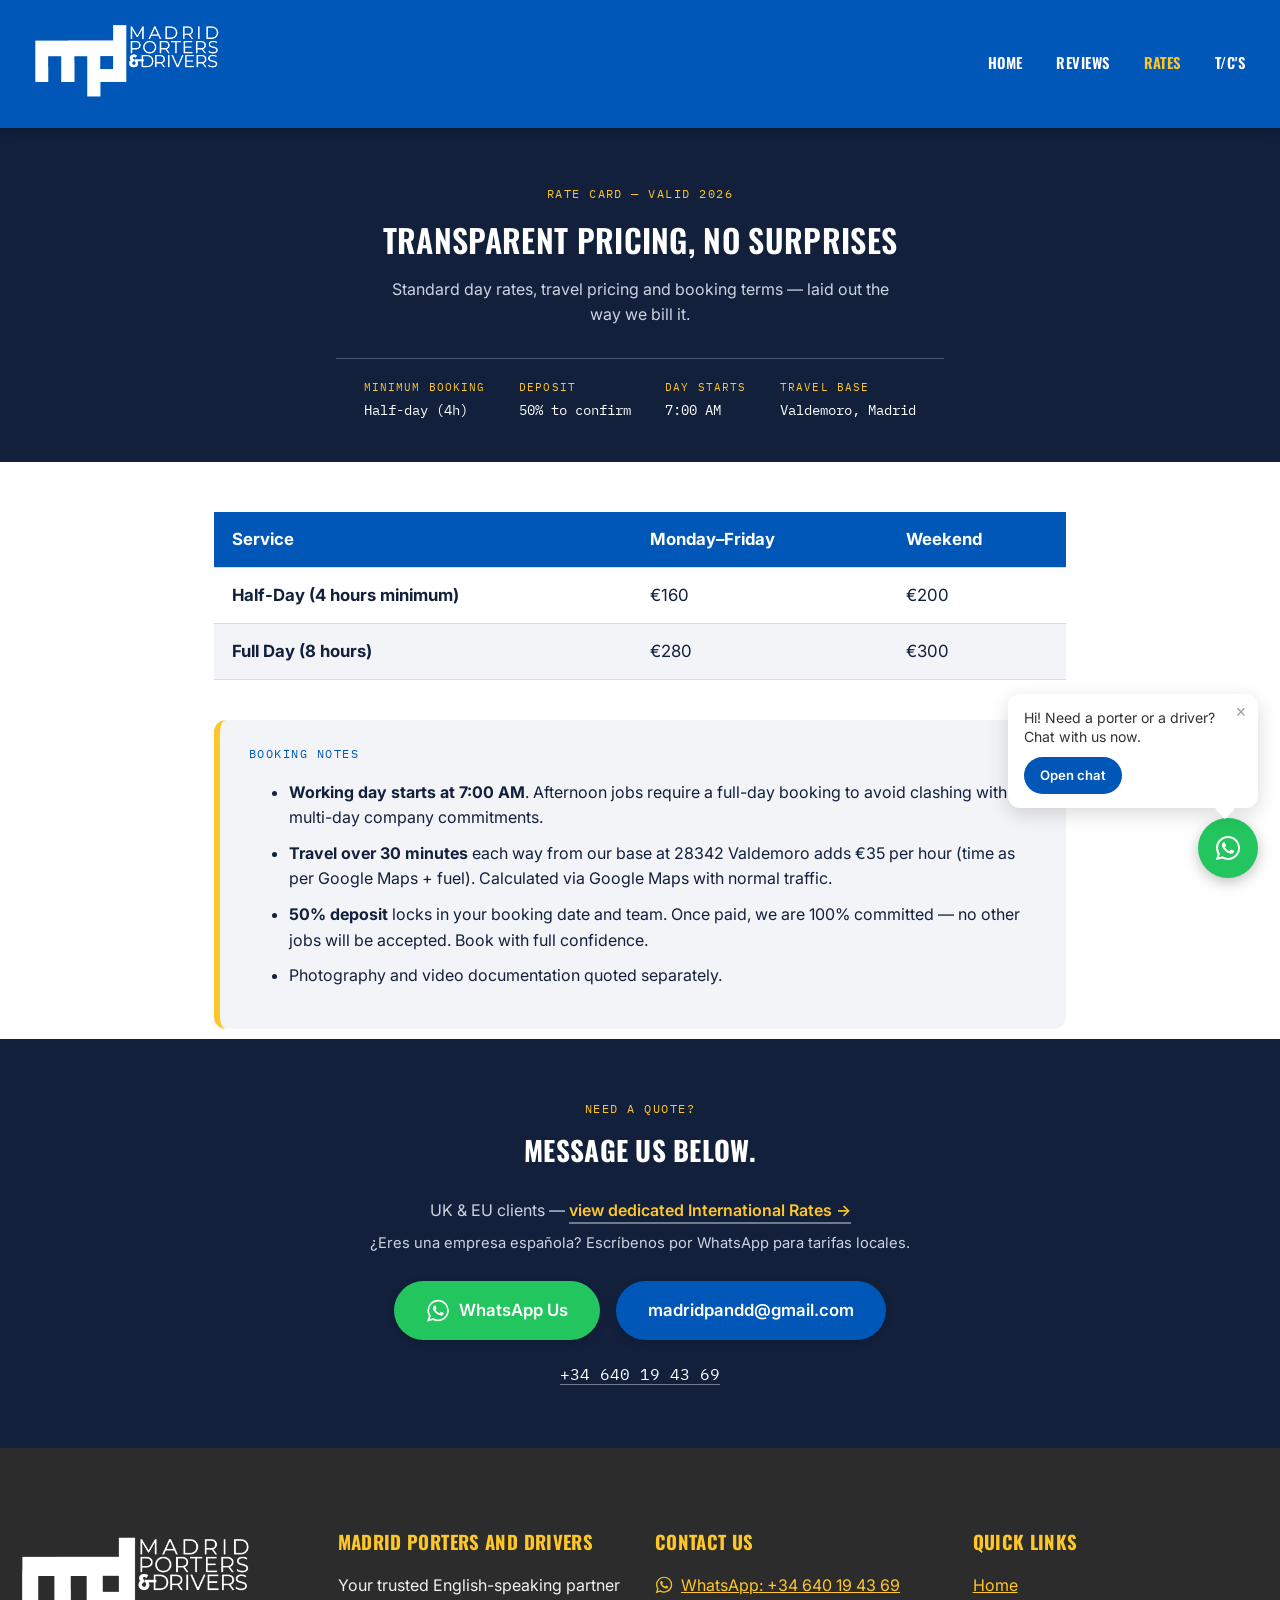
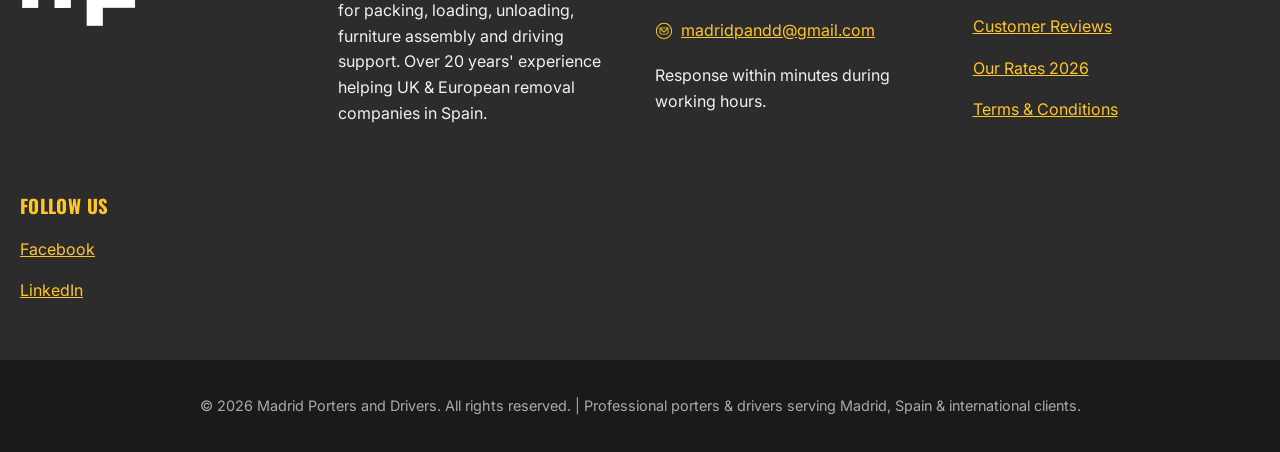
==== rates.html @ bc849ac6 "Added the company's proper map, change table in t/c page, added social media in all footers" ====
<!DOCTYPE html>
<html lang="en">

<head>
    <meta charset="UTF-8">
    <meta name="viewport" content="width=device-width, initial-scale=1.0">
    <meta name="theme-color" content="#0057b8">
    <title>2026 Rates | Madrid Porters & Drivers - Transparent Pricing for Porters, Drivers &amp; Removals Help</title>
    <meta name="description" content="Clear 2026 rates for professional porters, drivers, half-day and full-day removals assistance in Madrid. Dolly &amp; trolley hire available. Book English-speaking team for UK &amp; EU moves.">
    <meta name="keywords" content="Madrid porters rates, removals driver cost Madrid, half day porter Madrid price, full day moving help Spain, export packing rates Madrid">
    <link rel="canonical" href="https://madridportersanddrivers.com/rates.html">
    <link rel="preconnect" href="https://fonts.googleapis.com">
    <link rel="preconnect" href="https://fonts.gstatic.com" crossorigin>
    <link href="https://fonts.googleapis.com/css2?family=Oswald:wght@500;600;700&family=Inter:wght@400;500;600;700&family=IBM+Plex+Mono:wght@500;600&display=swap" rel="stylesheet">
    <link rel="stylesheet" href="css/styles.css">
    <link rel="icon" type="image/png" href="images/favicon-96x96.png" sizes="96x96" />
    <link rel="icon" type="image/svg+xml" href="images/favicon.svg" />
    <link rel="shortcut icon" href="images/favicon.ico" />
    <link rel="apple-touch-icon" sizes="180x180" href="images/apple-touch-icon.png" />
    <meta name="apple-mobile-web-app-title" content="Madrid Porters & Drivers" />
    <link rel="manifest" href="/site.webmanifest" />
</head>

<body>
    <a href="#main" class="skip-link">Skip to main content</a>

    <header>
        <div class="header-container">
            <div class="logo">
                <img src="images/madrid-porters-and-drivers-logo-spain.png" alt="Madrid Porters and Drivers Logo"
                    onerror="this.style.display='none';">
            </div>

            <button class="hamburger" id="hamburgerBtn" aria-label="Toggle menu" aria-expanded="false" aria-controls="mainNav">
                <span></span>
                <span></span>
                <span></span>
            </button>

            <nav id="mainNav">
                <a href="index.html">Home</a>
                <a href="reviews.html">Reviews</a>
                <a href="rates.html" aria-current="page">Rates</a>
                <a href="terms.html">T/C's</a>
            </nav>
        </div>
    </header>

    <main id="main">

        <!-- RATE CARD BANNER -->
        <section class="page-band">
            <p class="page-band-eyebrow">Rate Card &mdash; Valid 2026</p>
            <h1 class="page-band-title">Transparent Pricing, No Surprises</h1>
            <p class="page-band-sub">Standard day rates, travel pricing and booking terms &mdash; laid out the way we bill it.</p>

            <dl class="ticket-fields page-band-fields">
                <div class="ticket-field">
                    <dt>Minimum Booking</dt>
                    <dd>Half-day (4h)</dd>
                </div>
                <div class="ticket-field">
                    <dt>Deposit</dt>
                    <dd>50% to confirm</dd>
                </div>
                <div class="ticket-field">
                    <dt>Day Starts</dt>
                    <dd>7:00 AM</dd>
                </div>
                <div class="ticket-field">
                    <dt>Travel Base</dt>
                    <dd>Valdemoro, Madrid</dd>
                </div>
            </dl>
        </section>

        <div class="rates-container">
            <div class="rates-table-wrapper">
                <table class="rates-table">
                    <caption class="visually-hidden">Porter and driver rates by day type</caption>
                    <thead>
                        <tr>
                            <th scope="col">Service</th>
                            <th scope="col">Monday&ndash;Friday</th>
                            <th scope="col">Weekend</th>
                        </tr>
                    </thead>
                    <tbody>
                        <tr>
                            <th scope="row"><strong>Half-Day</strong> (4 hours minimum)</th>
                            <td>&euro;160</td>
                            <td>&euro;200</td>
                        </tr>
                        <tr>
                            <th scope="row"><strong>Full Day</strong> (8 hours)</th>
                            <td>&euro;280</td>
                            <td>&euro;300</td>
                        </tr>
                    </tbody>
                </table>
            </div>

            <div class="additional-notes">
                <p class="section-eyebrow">Booking Notes</p>
                <ul>
                    <li><strong>Working day starts at 7:00 AM</strong>. Afternoon jobs require a full-day booking to avoid clashing with multi-day company commitments.</li>
                    <li><strong>Travel over 30 minutes</strong> each way from our base at 28342 Valdemoro adds &euro;35 per hour (time as per Google Maps + fuel). Calculated via Google Maps with normal traffic.</li>
                    <li><strong>50% deposit</strong> locks in your booking date and team. Once paid, we are 100% committed &mdash; no other jobs will be accepted. Book with full confidence.</li>
                    <li>Photography and video documentation quoted separately.</li>
                </ul>
            </div>
        </div>

        <!-- FINAL CTA -->
        <section class="final-cta">
            <p class="final-cta-eyebrow">Need a Quote?</p>
            <h2 class="final-cta-title">Message us below.</h2>
            <p class="final-cta-note">
                UK &amp; EU clients &mdash; <a href="rates-international.html" class="text-link text-link-light">view dedicated International Rates &rarr;</a>
            </p>
            <p class="final-cta-note final-cta-note-secondary">
                ¿Eres una empresa española? Escríbenos por WhatsApp para tarifas locales.
            </p>
            <div class="final-cta-buttons">
                <a href="https://wa.me/34640194369?text=Hi%2C%20I%27d%20like%20a%20quote%20for%20porters%2Fdrivers" target="_blank" rel="noopener noreferrer" class="btn btn-whatsapp">
                    <img src="images/whatsapp-icon-white.svg" class="icon icon-whatsapp" alt="">
                    WhatsApp Us
                </a>
                <a href="mailto:madridpandd@gmail.com" class="btn btn-email">
                    <img src="images/email-icon-white.svg" class="icon icon-email" alt="" onerror="this.style.display='none';">
                    madridpandd@gmail.com
                </a>
            </div>
            <p class="final-cta-phone"><a href="tel:+34640194369">+34 640 19 43 69</a></p>
        </section>
    </main>

    <footer>
        <div class="footer">
            <div class="footer-section">
                <img src="images/mpd-white-logo.png" alt="Madrid Porters and Drivers Logo" style="height: 150px; margin-bottom: 1rem;">
            </div>
            <div class="footer-section">
                <h3>Madrid Porters and Drivers</h3>
                <p>Your trusted English-speaking partner for packing, loading, unloading, furniture assembly and driving support. Over 20 years' experience helping UK &amp; European removal companies in Spain.</p>
            </div>
            <div class="footer-section">
                <h3>Contact Us</h3>
                <p><a href="https://wa.me/34640194369" target="_blank" rel="noopener noreferrer">
                    <img src="images/whatsapp-icon-yellow.svg" class="icon icon-whatsapp" alt="WhatsApp">
                    <span>WhatsApp: +34 640 19 43 69</span>
                </a></p>
                <p><a href="mailto:madridpandd@gmail.com"><img src="images/email-icon-yellow.svg" class="icon icon-email" alt="Email">madridpandd@gmail.com</a></p>
                <p>Response within minutes during working hours.</p>
            </div>
            <div class="footer-section">
                <h3>Quick Links</h3>
                <p><a href="index.html">Home</a></p>
                <p><a href="reviews.html">Customer Reviews</a></p>
                <p><a href="rates.html">Our Rates 2026</a></p>
                <p><a href="terms.html">Terms &amp; Conditions</a></p>
            </div>
            <div class="footer-section">
                <h3>Follow Us</h3>
                <p><a href="https://www.facebook.com/MadridPortersanddrivers/reviews" target="_blank" rel="noopener noreferrer">Facebook</a></p>
                <p><a href="https://www.linkedin.com/company/madrid-porters-and-drivers" target="_blank" rel="noopener noreferrer">LinkedIn</a></p>
            </div>
        </div>
        <div class="footer-bottom">
            <p>&copy; 2026 Madrid Porters and Drivers. All rights reserved. | Professional porters &amp; drivers serving Madrid, Spain &amp; international clients.</p>
        </div>
    </footer>

    <button id="backToTop" aria-label="Back to top" class="back-to-top">&uarr;</button>

    <div class="wa-widget">
        <div class="wa-bubble" id="waBubble">
            <button class="wa-bubble-close" id="waBubbleClose" aria-label="Close">&times;</button>
            <p class="wa-bubble-text">Hi! Need a porter or a driver? Chat with us now.</p>
            <a href="https://wa.me/34640194369?text=Hi%2C%20I%27d%20like%20a%20quote%20for%20porters%2Fdrivers"
                target="_blank" class="wa-bubble-open">Open chat</a>
        </div>
        <a href="https://wa.me/34640194369?text=Hi%2C%20I%27d%20like%20a%20quote%20for%20porters%2Fdrivers"
            target="_blank" class="wa-float-btn" aria-label="Contact us on WhatsApp">
            <svg viewBox="0 0 32 32" width="30" height="30">
                <path fill="#fff"
                    d="M16.001 3.2c-7.06 0-12.8 5.74-12.8 12.8 0 2.258.591 4.44 1.712 6.366L3.2 28.8l6.6-1.674a12.73 12.73 0 0 0 6.2 1.578h.001c7.06 0 12.8-5.74 12.8-12.8s-5.74-12.8-12.8-12.8zm0 23.36a10.53 10.53 0 0 1-5.36-1.47l-.385-.228-3.917.993 1.02-3.815-.25-.393a10.53 10.53 0 0 1-1.628-5.647c0-5.85 4.76-10.61 10.62-10.61 5.85 0 10.61 4.76 10.61 10.61 0 5.85-4.76 10.56-10.61 10.56zm5.815-7.945c-.318-.159-1.884-.93-2.176-1.036-.291-.106-.503-.159-.715.16-.212.318-.822 1.035-1.008 1.247-.185.212-.371.238-.688.08-.318-.159-1.343-.495-2.558-1.578-.946-.844-1.585-1.885-1.77-2.203-.186-.318-.02-.49.14-.649.143-.142.318-.371.477-.556.16-.186.212-.318.318-.53.106-.212.053-.397-.026-.556-.08-.159-.715-1.723-.98-2.36-.258-.62-.52-.536-.715-.546l-.609-.011c-.212 0-.556.08-.847.397-.291.318-1.11 1.085-1.11 2.646 0 1.56 1.137 3.068 1.296 3.28.159.212 2.238 3.417 5.423 4.79.758.327 1.35.522 1.812.669.761.242 1.454.208 2.002.126.611-.091 1.884-.77 2.15-1.513.264-.742.264-1.379.185-1.512-.08-.132-.291-.212-.609-.371z" />
            </svg>
        </a>
    </div>

    <script src="js/whatsapp-widget.js"></script>
    <script src="js/nav-toggle.js"></script>
    <script src="js/back-to-top.js"></script>
</body>

</html>
---- css/styles.css ----
/* ============================================= */
/* MADRID PORTERS AND DRIVERS - STYLES           */
/* Theme: Dispatch / Consignment-note visual language */
/* ============================================= */

:root {
  --primary: #0057b8;
  --primary-dark: #00459a;
  --ink: #12203c;
  --paper: #f2f4f7;
  --paper-line: #d7dce4;
  --amber: #ffc629;
  --green: #22c55e;
  --green-dark: #1ba750;
  --font-display: "Oswald", "Segoe UI", Arial, sans-serif;
  --font-body: "Inter", "Segoe UI", Arial, sans-serif;
  --font-mono: "IBM Plex Mono", "Courier New", monospace;
}

* {
  box-sizing: border-box;
}

body {
  font-family: var(--font-body);
  line-height: 1.6;
  margin: 0;
  padding: 0;
  color: var(--ink);
  background: #fff;
}

a {
  color: inherit;
}

.skip-link {
  position: absolute;
  left: -999px;
  top: 0;
  background: var(--primary);
  color: #fff;
  padding: 10px 16px;
  z-index: 2000;
  font-family: var(--font-body);
  font-weight: 600;
  text-decoration: none;
}
.skip-link:focus {
  left: 10px;
  top: 10px;
}

:focus-visible {
  outline: 3px solid var(--amber);
  outline-offset: 2px;
}

/* Header */
.header-container {
  display: flex;
  justify-content: space-between;
  align-items: center;
  padding: 15px 20px;
  background: var(--primary);
  color: white;
  box-shadow: 0 4px 12px rgba(0, 0, 0, 0.2);
  flex-wrap: wrap;
  position: relative;
  z-index: 20;
}

.logo img {
  max-height: 90px;
  width: auto;
}

.hamburger {
  display: none;
  flex-direction: column;
  justify-content: space-between;
  width: 30px;
  height: 22px;
  background: none;
  border: none;
  cursor: pointer;
  padding: 0;
  z-index: 1001;
}

.hamburger span {
  display: block;
  width: 100%;
  height: 3px;
  background: #fff;
  border-radius: 2px;
  transition: transform 0.25s ease, opacity 0.25s ease;
}

.hamburger.active span:nth-child(1) { transform: translateY(9.5px) rotate(45deg); }
.hamburger.active span:nth-child(2) { opacity: 0; }
.hamburger.active span:nth-child(3) { transform: translateY(-9.5px) rotate(-45deg); }

nav a {
  margin: 0 15px;
  text-decoration: none;
  color: white;
  font-weight: 600;
  font-family: var(--font-display);
  letter-spacing: 0.03em;
  text-transform: uppercase;
  font-size: 0.92rem;
}

nav a:hover,
nav a[aria-current="page"] {
  color: var(--amber);
}

/* ============ HERO / CAROUSEL ============ */
.carousel {
  position: relative;
  width: 100%;
  height: 68vh;
  min-height: 420px;
  max-height: 660px;
  overflow: hidden;
  margin: 0;
  background: var(--ink);
}

.carousel-slide {
  position: absolute;
  inset: 0;
  opacity: 0;
  transition: opacity 1.1s ease;
  pointer-events: none;
}

.carousel-slide.active {
  opacity: 1;
  pointer-events: auto;
}

.carousel-slide img {
  width: 100%;
  height: 100%;
  object-fit: cover;
  object-position: center 20%;
  display: block;
}

.carousel::after {
  content: "";
  position: absolute;
  inset: 0;
  background: linear-gradient(to top, rgba(18, 32, 60, 0.85) 0%, rgba(18, 32, 60, 0.25) 50%, rgba(18, 32, 60, 0.05) 100%);
  pointer-events: none;
  z-index: 3;
}

.carousel-arrow {
  position: absolute;
  top: 44%;
  transform: translateY(-50%);
  background: rgba(255, 255, 255, 0.15);
  border: 1px solid rgba(255, 255, 255, 0.4);
  color: #fff;
  width: 44px;
  height: 44px;
  border-radius: 50%;
  font-size: 1.1rem;
  line-height: 1;
  cursor: pointer;
  z-index: 5;
  display: flex;
  align-items: center;
  justify-content: center;
  transition: background 0.2s ease;
}
.carousel-arrow:hover,
.carousel-arrow:focus-visible {
  background: rgba(255, 255, 255, 0.3);
}
.carousel-arrow-prev { left: 16px; }
.carousel-arrow-next { right: 16px; }

.carousel-dots {
  position: absolute;
  bottom: 16px;
  right: 24px;
  z-index: 5;
}
.carousel-dot {
  width: 9px;
  height: 9px;
  margin: 0 4px;
  border-radius: 50%;
  background: rgba(255, 255, 255, 0.45);
  display: inline-block;
  cursor: pointer;
}
.carousel-dot.active { background: var(--amber); }

/* Dispatch ticket card */
.ticket {
  position: absolute;
  left: 0;
  bottom: 0;
  z-index: 4;
  max-width: 620px;
  margin: 0 0 0 40px;
  background: rgba(18, 32, 60, 0.2);
  backdrop-filter: blur(3px);
  border-left: 4px dashed var(--amber);
  padding: 28px 30px 32px 26px;
  color: #fff;
}

.ticket-eyebrow {
  font-family: var(--font-mono);
  font-size: 0.78rem;
  letter-spacing: 0.12em;
  text-transform: uppercase;
  color: var(--amber);
  margin: 0 0 10px;
}

.ticket-title {
  font-family: var(--font-display);
  font-weight: 600;
  text-transform: uppercase;
  font-size: 2rem;
  line-height: 1.15;
  margin: 0 0 12px;
  letter-spacing: 0.01em;
}

.ticket-sub {
  font-size: 1.02rem;
  max-width: 480px;
  margin: 0 0 20px;
  color: #e6e9f0;
}

.ticket-fields {
  display: grid;
  grid-template-columns: repeat(4, auto);
  gap: 18px 26px;
  margin: 0 0 24px;
  padding: 16px 0 0;
  border-top: 1px solid rgba(255, 255, 255, 0.25);
}
.ticket-field dt {
  font-family: var(--font-mono);
  font-size: 0.68rem;
  letter-spacing: 0.1em;
  text-transform: uppercase;
  color: var(--amber);
  margin: 0 0 4px;
}
.ticket-field dd {
  font-family: var(--font-mono);
  font-size: 0.85rem;
  margin: 0;
  color: #fff;
}

.ticket-cta {
  display: flex;
  gap: 12px;
  flex-wrap: wrap;
}

/* ============ TRUST STRIP ============ */
.trust-strip {
  display: flex;
  align-items: center;
  justify-content: center;
  flex-wrap: wrap;
  gap: 18px 0;
  background: var(--paper);
  border-bottom: 1px solid var(--paper-line);
  padding: 22px 20px;
}
.trust-item {
  display: flex;
  align-items: center;
  gap: 10px;
  padding: 0 26px;
}
.trust-stamp {
  font-family: var(--font-display);
  font-weight: 700;
  font-size: 1.5rem;
  color: var(--primary);
}
.trust-label {
  font-family: var(--font-mono);
  font-size: 0.72rem;
  letter-spacing: 0.06em;
  text-transform: uppercase;
  color: var(--ink);
}
.trust-divider {
  width: 1px;
  height: 30px;
  background: var(--paper-line);
}

/* ============ SECTION HEADERS ============ */
.section-eyebrow {
  font-family: var(--font-mono);
  font-size: 0.78rem;
  letter-spacing: 0.12em;
  text-transform: uppercase;
  color: var(--primary);
  margin: 0 0 8px;
}
.section-title {
  font-family: var(--font-display);
  text-transform: uppercase;
  font-weight: 600;
  font-size: 1.9rem;
  color: var(--ink);
  margin: 0 0 10px;
  letter-spacing: 0.01em;
}
.section-sub {
  color: #4b5568;
  max-width: 560px;
  margin: 0;
}

/* ============ MANIFEST / SERVICES ============ */
.manifest-section {
  max-width: 900px;
  margin: 0 auto;
  padding: 70px 24px 40px;
}
.manifest-header {
  text-align: center;
  margin: 0 auto 40px;
  max-width: 600px;
}
.manifest-header .section-sub {
  margin: 0 auto;
}

.manifest-list {
  list-style: none;
  margin: 0 0 50px;
  padding: 0;
  border-top: 1px solid var(--paper-line);
}
.manifest-item {
  display: flex;
  gap: 22px;
  align-items: flex-start;
  padding: 20px 4px;
  border-bottom: 1px solid var(--paper-line);
}
.manifest-code {
  flex-shrink: 0;
  font-family: var(--font-mono);
  font-size: 0.85rem;
  font-weight: 600;
  color: #fff;
  background: var(--primary);
  padding: 4px 10px;
  border-radius: 3px;
  letter-spacing: 0.03em;
}
.manifest-copy h3 {
  font-family: var(--font-display);
  text-transform: uppercase;
  font-size: 1.05rem;
  font-weight: 600;
  margin: 0 0 6px;
  letter-spacing: 0.01em;
}
.manifest-copy p {
  margin: 0;
  color: #4b5568;
}

.equipment-strip {
  display: grid;
  grid-template-columns: 260px 1fr;
  gap: 30px;
  align-items: center;
  background: var(--paper);
  border-radius: 12px;
  padding: 24px;
}
.equipment-strip img {
  width: 100%;
  height: auto;
  border-radius: 8px;
  display: block;
}
.equipment-tag {
  font-family: var(--font-mono);
  font-size: 0.72rem;
  letter-spacing: 0.1em;
  text-transform: uppercase;
  color: var(--primary);
  margin: 0 0 8px;
  font-weight: 600;
}
.equipment-copy p:not(.equipment-tag) {
  margin: 0;
  color: var(--ink);
}

/* ============ COVERAGE ============ */
.coverage-section {
  display: grid;
  grid-template-columns: 1fr 320px;
  gap: 50px;
  align-items: center;
  max-width: 1000px;
  margin: 0 auto;
  padding: 30px 24px 70px;
}
.coverage-copy p {
  color: #4b5568;
}
.pricing-note {
  background: var(--paper);
  border-left: 4px solid var(--amber);
  border-radius: 6px;
  padding: 16px 20px;
  margin: 22px 0;
}
.pricing-note-label {
  font-family: var(--font-mono);
  font-size: 0.72rem;
  letter-spacing: 0.08em;
  text-transform: uppercase;
  color: var(--primary);
  margin: 0 0 6px;
  font-weight: 600;
}
.pricing-note p:last-child {
  margin: 0;
  color: var(--ink);
}
.text-link {
  color: var(--primary);
  font-weight: 600;
  text-decoration: none;
  border-bottom: 2px solid var(--amber);
  padding-bottom: 2px;
}
.text-link:hover { color: var(--primary-dark); }

.coverage-map {
  text-align: center;
}
.coverage-map svg {
  width: 100%;
  height: auto;
  max-width: 280px;
}
.coverage-base-label {
  font-family: var(--font-mono);
  font-size: 0.72rem;
  letter-spacing: 0.06em;
  text-transform: uppercase;
  color: var(--ink);
  margin-top: 8px;
}

/* ============ MAP SECTION ============ */
.map-section {
  margin: 0 0 3rem;
  padding: 0 20px;
  text-align: center;
  max-width: 800px;
  margin-inline: auto;
}
.map-section h2 {
  font-family: var(--font-display);
  text-transform: uppercase;
  color: var(--primary);
  font-size: 1.5rem;
  letter-spacing: 0.01em;
}
.map-address {
  max-width: 700px;
  margin: 0 auto 1.5rem;
  color: #4b5568;
}
.map-embed {
  max-width: 700px;
  margin: 0 auto;
  border-radius: 16px;
  overflow: hidden;
  box-shadow: 0 10px 30px rgba(0, 0, 0, 0.1);
  border: 3px solid var(--primary);
}
.map-footnote {
  margin-top: 0.8rem;
  font-size: 0.95rem;
  color: #64748b;
}

/* ============ FINAL CTA ============ */
.final-cta {
  background: var(--ink);
  color: #fff;
  text-align: center;
  padding: 60px 20px;
}
.final-cta-eyebrow {
  font-family: var(--font-mono);
  font-size: 0.78rem;
  letter-spacing: 0.12em;
  text-transform: uppercase;
  color: var(--amber);
  margin: 0 0 10px;
}
.final-cta-title {
  font-family: var(--font-display);
  text-transform: uppercase;
  font-size: 1.7rem;
  margin: 0 0 26px;
  letter-spacing: 0.01em;
}
.final-cta-buttons {
  display: flex;
  flex-wrap: wrap;
  justify-content: center;
  gap: 16px;
}
.final-cta-note {
  color: #cdd3e0;
  margin: 0 0 8px;
}
.final-cta-note-secondary {
  margin: 0 0 26px;
  font-size: 0.92rem;
}
.final-cta-phone {
  margin: 22px 0 0;
  color: #cdd3e0;
}
.final-cta-phone a {
  color: #fff;
  font-family: var(--font-mono);
  text-decoration: none;
  border-bottom: 1px solid rgba(255, 255, 255, 0.4);
}
.text-link-light {
  color: var(--amber);
  border-bottom-color: rgba(255, 255, 255, 0.4);
}
.text-link-light:hover { color: #fff; }

/* ============ BUTTONS ============ */
.btn {
  padding: 1rem 2rem;
  border-radius: 3rem;
  font-size: 1.05rem;
  font-weight: 600;
  display: inline-flex;
  align-items: center;
  justify-content: center;
  text-decoration: none;
  gap: 0.6rem;
  transition: transform 0.15s ease, box-shadow 0.15s ease;
  box-shadow: 0 3px 10px rgba(0, 0, 0, 0.15);
  font-family: var(--font-body);
}
.btn:hover {
  transform: translateY(-2px);
  box-shadow: 0 6px 16px rgba(0, 0, 0, 0.2);
}
.btn-whatsapp { background-color: var(--green); color: #fff; }
.btn-whatsapp:hover { background-color: var(--green-dark); }
.btn-email { background-color: var(--primary); color: #fff; }
.btn-email:hover { background-color: var(--primary-dark); }

.icon { object-fit: contain; }
.icon-whatsapp, .icon-email { height: 1.5rem; }

/* ============ FOOTER ============ */
.footer {
  display: grid;
  grid-template-columns: repeat(auto-fit, minmax(230px, 1fr));
  gap: 30px;
  padding: 60px 20px 40px;
  background: #2c2c2c;
  color: #f1f1f1;
}
.footer a { color: var(--amber); }
.footer a:hover { color: #fff; }
.footer-section h3 {
  color: var(--amber);
  margin-bottom: 15px;
  font-family: var(--font-display);
  text-transform: uppercase;
  letter-spacing: 0.02em;
}
.footer-section p a {
  display: inline-flex;
  align-items: center;
  gap: 8px;
}
.footer .icon { width: 18px; height: 18px; flex-shrink: 0; }
.footer-bottom {
  text-align: center;
  padding: 20px;
  background: #1a1a1a;
  color: #aaa;
  font-size: 0.9rem;
}

/* ============ BACK TO TOP ============ */
.back-to-top {
  position: fixed;
  bottom: 22px;
  left: 22px;
  width: 46px;
  height: 46px;
  border-radius: 50%;
  border: none;
  background: var(--primary);
  color: #fff;
  font-size: 1.3rem;
  cursor: pointer;
  box-shadow: 0 4px 14px rgba(0, 0, 0, 0.25);
  opacity: 0;
  pointer-events: none;
  transition: opacity 0.25s ease, transform 0.25s ease;
  z-index: 998;
}
.back-to-top.visible { opacity: 1; pointer-events: auto; }
.back-to-top:hover { background: var(--primary-dark); }

/* ============ WHATSAPP WIDGET ============ */
.wa-widget {
  position: fixed;
  bottom: 22px;
  right: 22px;
  z-index: 9999;
  display: flex;
  flex-direction: column;
  align-items: flex-end;
  gap: 10px;
}
.wa-float-btn {
  width: 60px;
  height: 60px;
  border-radius: 50%;
  background: var(--green);
  display: flex;
  align-items: center;
  justify-content: center;
  box-shadow: 0 4px 14px rgba(0, 0, 0, 0.25);
  text-decoration: none;
  animation: wa-pulse 2.4s infinite;
}
.wa-float-btn:hover { background: var(--green-dark); }

@keyframes wa-pulse {
  0% { box-shadow: 0 0 0 0 rgba(34, 197, 94, 0.45); }
  70% { box-shadow: 0 0 0 14px rgba(34, 197, 94, 0); }
  100% { box-shadow: 0 0 0 0 rgba(34, 197, 94, 0); }
}

.wa-bubble {
  position: relative;
  max-width: 250px;
  background: #fff;
  border-radius: 12px;
  padding: 14px 34px 14px 16px;
  box-shadow: 0 6px 20px rgba(0, 0, 0, 0.15);
  font-size: 0.88rem;
  color: #333;
  animation: wa-fade-in 0.4s ease 0.6s both;
}
.wa-bubble::after {
  content: "";
  position: absolute;
  bottom: -8px;
  right: 26px;
  width: 14px;
  height: 14px;
  background: #fff;
  transform: rotate(45deg);
}
@keyframes wa-fade-in {
  from { opacity: 0; transform: translateY(8px); }
  to { opacity: 1; transform: translateY(0); }
}
.wa-bubble-text { margin: 0 0 10px; line-height: 1.4; }
.wa-bubble-open {
  display: inline-block;
  background: var(--primary);
  color: #fff;
  text-decoration: none;
  font-weight: 600;
  font-size: 0.82rem;
  padding: 8px 16px;
  border-radius: 20px;
}
.wa-bubble-open:hover { background: var(--primary-dark); }
.wa-bubble-close {
  position: absolute;
  top: 6px;
  right: 8px;
  background: none;
  border: none;
  font-size: 1.1rem;
  line-height: 1;
  color: #999;
  cursor: pointer;
  padding: 4px;
}
.wa-bubble-close:hover { color: #333; }
.wa-bubble.wa-hidden { display: none; }

/* ============ TERMS / CLAUSES ============ */
.terms-container {
  max-width: 800px;
  margin: 0 auto;
  padding: 50px 24px 20px;
}
.clause-list {
  list-style: none;
  margin: 0;
  padding: 0;
  border-top: 1px solid var(--paper-line);
}
.clause-item {
  display: flex;
  gap: 24px;
  align-items: flex-start;
  padding: 32px 4px;
  border-bottom: 1px solid var(--paper-line);
}
.clause-code {
  margin-top: 4px;
}
.clause-copy h2 {
  font-family: var(--font-display);
  text-transform: uppercase;
  font-size: 1.15rem;
  font-weight: 600;
  color: var(--ink);
  margin: 0 0 12px;
  letter-spacing: 0.01em;
}
.clause-copy p {
  color: #334155;
  margin: 0 0 12px;
}
.clause-copy p:last-child {
  margin-bottom: 0;
}
.clause-list-items {
  margin: 0 0 12px;
  padding-left: 20px;
  color: #334155;
}
.clause-list-items li {
  margin: 8px 0;
}
.clause-copy .rates-table-wrapper {
  margin: 16px 0 0;
}

/* ============ REVIEW CAROUSEL ============ */
.reviews-section {
  max-width: 800px;
  margin: 0 auto;
  padding: 50px 24px 20px;
}

.reviews-carousel {
  background: transparent;
  height: auto;
  min-height: 400px;
  max-height: none;
}
.reviews-carousel::after {
  content: none;
}
.reviews-carousel .carousel-slide {
  display: flex;
  align-items: stretch;
}
.reviews-carousel .carousel-arrow {
  background: var(--paper);
  border: 1px solid var(--paper-line);
  color: var(--ink);
  top: 50%;
}
.reviews-carousel .carousel-arrow:hover,
.reviews-carousel .carousel-arrow:focus-visible {
  background: var(--primary);
  color: #fff;
  border-color: var(--primary);
}
.reviews-carousel .carousel-arrow-prev { left: -8px; }
.reviews-carousel .carousel-arrow-next { right: -8px; }
.reviews-carousel .carousel-dots {
  position: static;
  text-align: center;
  margin-top: 20px;
}
.reviews-carousel .carousel-dot {
  background: var(--paper-line);
}
.reviews-carousel .carousel-dot.active {
  background: var(--primary);
}

.review-ticket {
  background: #fff;
  border: 1px solid var(--paper-line);
  border-left: 4px dashed var(--primary);
  border-radius: 4px;
  padding: 34px 48px;
  width: 100%;
  display: flex;
  flex-direction: column;
  justify-content: center;
}
.review-eyebrow {
  display: flex;
  align-items: center;
  gap: 8px;
  font-family: var(--font-mono);
  font-size: 0.72rem;
  letter-spacing: 0.1em;
  text-transform: uppercase;
  color: var(--primary);
  margin: 0 0 14px;
}
.review-check {
  display: inline-flex;
  align-items: center;
  justify-content: center;
  width: 18px;
  height: 18px;
  border-radius: 50%;
  background: var(--amber);
  color: var(--ink);
  font-size: 0.7rem;
  font-weight: 700;
}
.review-name {
  font-family: var(--font-display);
  text-transform: uppercase;
  font-size: 1.3rem;
  font-weight: 600;
  margin: 0 0 6px;
  color: var(--ink);
}
.review-route {
  font-family: var(--font-mono);
  font-size: 0.8rem;
  color: #64748b;
  margin: 0 0 18px;
}
.review-quote {
  font-size: 1.02rem;
  line-height: 1.65;
  color: #334155;
  margin: 0;
}
.review-company {
  font-weight: 700;
  color: var(--ink);
  margin: 14px 0 0;
}

/* Review badges */
.review-badges-section {
  max-width: 700px;
  margin: 0 auto;
  padding: 50px 24px;
  text-align: center;
}
.review-badges {
  display: flex;
  justify-content: center;
  align-items: center;
  gap: 30px;
  flex-wrap: wrap;
  margin-top: 18px;
}
.badge-img {
  height: 54px;
  width: auto;
}
.badge-link {
  display: inline-block;
  transition: transform 0.15s ease;
}
.badge-link:hover {
  transform: translateY(-2px);
}

/* ============ PAGE BANNER (rates / interior pages) ============ */
.page-band {
  background: var(--ink);
  color: #fff;
  text-align: center;
  padding: 56px 24px 40px;
}
.page-band-eyebrow {
  font-family: var(--font-mono);
  font-size: 0.78rem;
  letter-spacing: 0.12em;
  text-transform: uppercase;
  color: var(--amber);
  margin: 0 0 10px;
}
.page-band-title {
  font-family: var(--font-display);
  text-transform: uppercase;
  font-weight: 600;
  font-size: 2rem;
  margin: 0 0 12px;
  letter-spacing: 0.01em;
}
.page-band-sub {
  max-width: 520px;
  margin: 0 auto;
  color: #cdd3e0;
}
.page-band-fields {
  display: inline-grid;
  grid-template-columns: repeat(4, auto);
  gap: 18px 34px;
  margin: 30px 0 0;
  padding: 20px 28px 0;
  border-top: 1px solid rgba(255, 255, 255, 0.25);
  text-align: left;
}

/* ============ RATES PAGE (shared) ============ */
.content {
  max-width: 900px;
  margin: 0 auto;
  padding: 40px 20px 20px;
}
.rates-container {
  max-width: 900px;
  margin: 0 auto;
  padding: 50px 24px 10px;
}
.rates-container h1 {
  font-family: var(--font-display);
  text-transform: uppercase;
  color: var(--primary);
  font-size: 1.7em;
  text-align: center;
  margin-bottom: 30px;
}
.rates-table-wrapper { overflow-x: auto; margin-bottom: 40px; }
.rates-table { width: 100%; border-collapse: collapse; font-size: 1.05em; }
.rates-table th, .rates-table td {
  padding: 14px 18px;
  text-align: left;
  border-bottom: 1px solid var(--paper-line);
}
.rates-table thead th { background: var(--primary); color: #fff; }
.rates-table tbody tr:nth-child(even) { background: var(--paper); }
.additional-notes {
  background: var(--paper);
  border-left: 6px solid var(--amber);
  border-radius: 12px;
  padding: 1.5rem 1.8rem;
}
.additional-notes h3 { color: var(--primary); margin-top: 0; }
.additional-notes li { margin: 10px 0; }
.contact-cta {
  background: var(--primary);
  color: #fff;
  text-align: center;
  padding: 40px 20px;
  margin-top: 40px;
}
.contact-cta-sub { margin-top: -0.5rem; margin-bottom: 1rem; }
.contact-cta-link { color: var(--amber); font-weight: 600; }
.contact-cta-details { margin-top: 1rem; font-size: 1rem; color: #e0e7ff; }
.contact-cta-details a { color: #e0e7ff; text-decoration: underline; }
.cta-button {
  display: inline-block;
  background: var(--green);
  color: #fff;
  padding: 1rem 2rem;
  border-radius: 3rem;
  font-weight: 600;
  text-decoration: none;
  margin-top: 10px;
}
.cta-button:hover { background: var(--green-dark); }
.visually-hidden {
  position: absolute; width: 1px; height: 1px; overflow: hidden;
  clip: rect(0, 0, 0, 0); white-space: nowrap;
}

/* Reduced motion */
@media (prefers-reduced-motion: reduce) {
  .carousel-slide { transition: none; }
  .wa-float-btn { animation: none; }
  .back-to-top, .wa-bubble { transition: none; animation: none; }
}

/* ============ MOBILE ============ */
@media (max-width: 900px) {
  .coverage-section {
    grid-template-columns: 1fr;
    text-align: center;
  }
  .coverage-copy { order: 2; }
  .coverage-map { order: 1; }
  .equipment-strip {
    grid-template-columns: 1fr;
    text-align: center;
  }
}

@media (max-width: 768px) {
  .header-container { justify-content: space-between; align-items: center; }
  .hamburger { display: flex; }

  nav#mainNav {
    display: flex;
    flex-direction: column;
    align-items: center;
    width: 100%;
    max-height: 0;
    overflow: hidden;
    transition: max-height 0.3s ease;
  }
  nav#mainNav.open { max-height: 300px; margin-top: 15px; }
  nav#mainNav a {
    padding: 12px 0;
    width: 100%;
    text-align: center;
    border-top: 1px solid rgba(255, 255, 255, 0.15);
    margin: 0;
  }

  .carousel { height: 88vh; min-height: 520px; }
  .ticket {
    margin: 0 16px 16px;
    max-width: none;
    padding: 20px 18px 24px;
  }
  .ticket-title { font-size: 1.4rem; }
  .ticket-fields { grid-template-columns: repeat(2, auto); gap: 14px 20px; }
  .carousel-arrow { width: 36px; height: 36px; font-size: 1rem; }

  .trust-strip { gap: 14px 0; }
  .trust-item { padding: 0 14px; }
  .trust-divider:nth-of-type(2) { display: none; }

  .page-band-title { font-size: 1.5rem; }
  .page-band-fields {
    grid-template-columns: repeat(2, auto);
    gap: 16px 26px;
  }

  .manifest-item { flex-direction: column; gap: 8px; }
  .clause-item { flex-direction: column; gap: 8px; padding: 24px 4px; }

  .rates-table-wrapper { font-size: 0.92rem; }

  .review-ticket { padding: 26px 20px; }
  .reviews-carousel .carousel-arrow-prev { left: 4px; }
  .reviews-carousel .carousel-arrow-next { right: 4px; }
  .reviews-section { padding: 40px 16px 10px; }
}
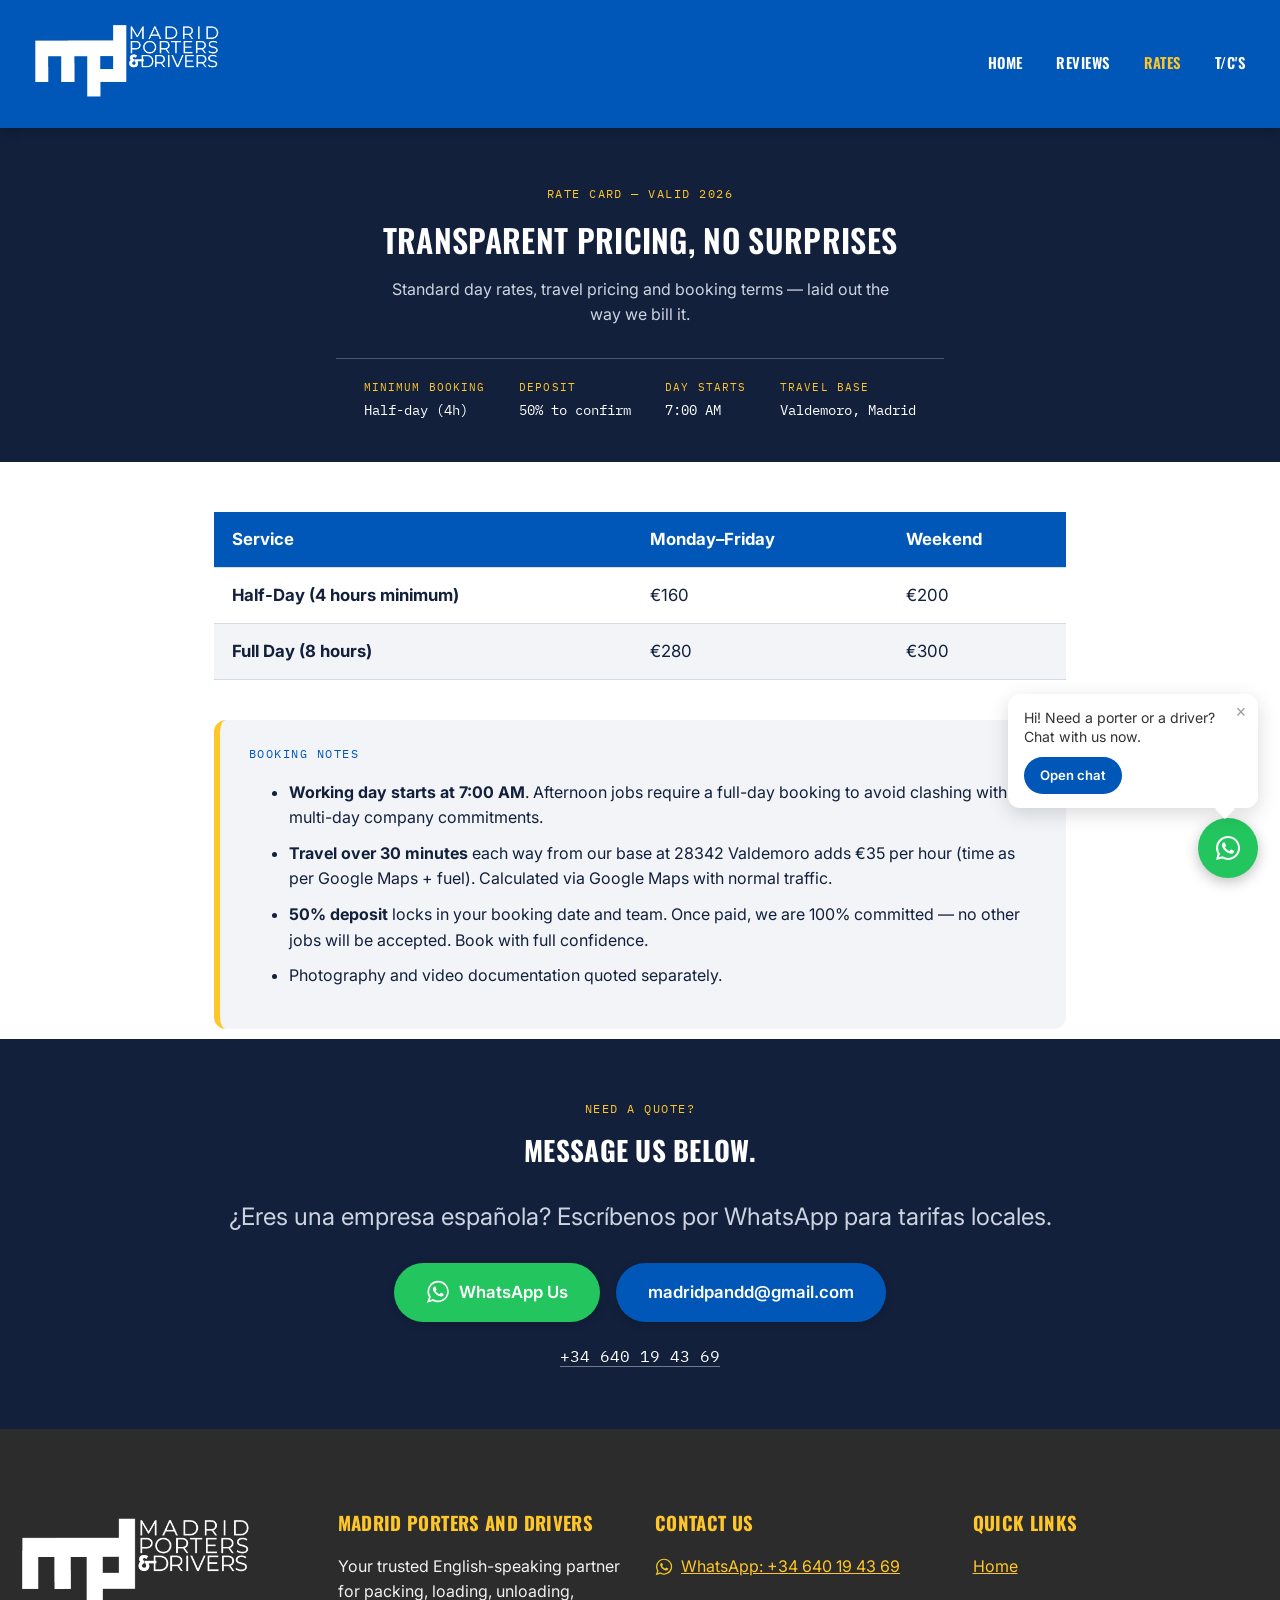
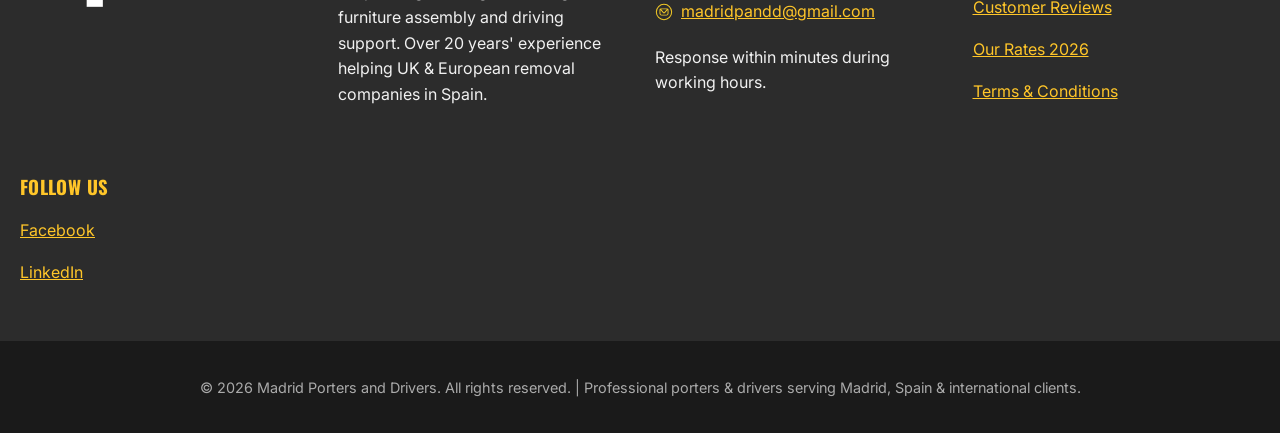
==== commit 12fc04ac: "Text sized changed and added." ====
--- a/rates.html
+++ b/rates.html
@@ -5,10 +5,10 @@
     <meta charset="UTF-8">
     <meta name="viewport" content="width=device-width, initial-scale=1.0">
     <meta name="theme-color" content="#0057b8">
-    <title>2026 Rates | Madrid Porters & Drivers - Transparent Pricing for Porters, Drivers &amp; Removals Help</title>
-    <meta name="description" content="Clear 2026 rates for professional porters, drivers, half-day and full-day removals assistance in Madrid. Dolly &amp; trolley hire available. Book English-speaking team for UK &amp; EU moves.">
+    <title>Porter &amp; Driver Rates 2026 | Madrid, Spain</title>
+    <meta name="description" content="Transparent 2026 rates for porters, drivers and removals assistance in Madrid. Half-day, full-day and dolly/trolley hire pricing, no hidden fees.">
     <meta name="keywords" content="Madrid porters rates, removals driver cost Madrid, half day porter Madrid price, full day moving help Spain, export packing rates Madrid">
-    <link rel="canonical" href="https://madridportersanddrivers.com/rates.html">
+    <link rel="canonical" href="https://www.madridportersanddrivers.com/rates.html">
     <link rel="preconnect" href="https://fonts.googleapis.com">
     <link rel="preconnect" href="https://fonts.gstatic.com" crossorigin>
     <link href="https://fonts.googleapis.com/css2?family=Oswald:wght@500;600;700&family=Inter:wght@400;500;600;700&family=IBM+Plex+Mono:wght@500;600&display=swap" rel="stylesheet">
@@ -115,9 +115,9 @@
         <section class="final-cta">
             <p class="final-cta-eyebrow">Need a Quote?</p>
             <h2 class="final-cta-title">Message us below.</h2>
-            <p class="final-cta-note">
+            <!--<p class="final-cta-note">
                 UK &amp; EU clients &mdash; <a href="rates-international.html" class="text-link text-link-light">view dedicated International Rates &rarr;</a>
-            </p>
+            </p> -->
             <p class="final-cta-note final-cta-note-secondary">
                 ¿Eres una empresa española? Escríbenos por WhatsApp para tarifas locales.
             </p>
--- a/css/styles.css
+++ b/css/styles.css
@@ -150,6 +150,26 @@
   display: block;
 }
 
+.carousel-slide:nth-child(1) img {
+  object-position: 100% 30%; 
+}
+
+.carousel-slide:nth-child(2) img {
+  object-position: 100% 40%; 
+}
+
+.carousel-slide:nth-child(43) img {
+  object-position: 0% 50%; 
+}
+.carousel-slide:nth-child(5) img {
+  object-position: 50% 70%;
+}
+
+
+.carousel-slide:nth-child(6) img {
+  object-position: center 70%;
+}
+
 .carousel::after {
   content: "";
   position: absolute;
@@ -979,6 +999,10 @@
 }
 .additional-notes h3 { color: var(--primary); margin-top: 0; }
 .additional-notes li { margin: 10px 0; }
+.final-cta-note-secondary {
+  margin: 0 0 26px;
+  font-size: 1.5rem;
+}
 .contact-cta {
   background: var(--primary);
   color: #fff;
@@ -1055,6 +1079,31 @@
     max-width: none;
     padding: 20px 18px 24px;
   }
+.carousel {
+       max-height: 150px;
+    }
+  .carousel-slide:nth-child(1) img {
+  object-position: 100% 100%;
+}
+.carousel-slide:nth-child(3) img {
+  object-position: 100% 20%;
+}
+
+.carousel-slide:nth-child(2) img {
+  object-position: 60% 40%;
+}
+
+.carousel-slide:nth-child(4) img {
+  object-position: center 80%;
+}
+
+.carousel-slide:nth-child(5) img {
+  object-position: center 100%;
+}
+
+.carousel-slide:nth-child(6) img {
+  object-position: 20% 80%;
+}
   .ticket-title { font-size: 1.4rem; }
   .ticket-fields { grid-template-columns: repeat(2, auto); gap: 14px 20px; }
   .carousel-arrow { width: 36px; height: 36px; font-size: 1rem; }
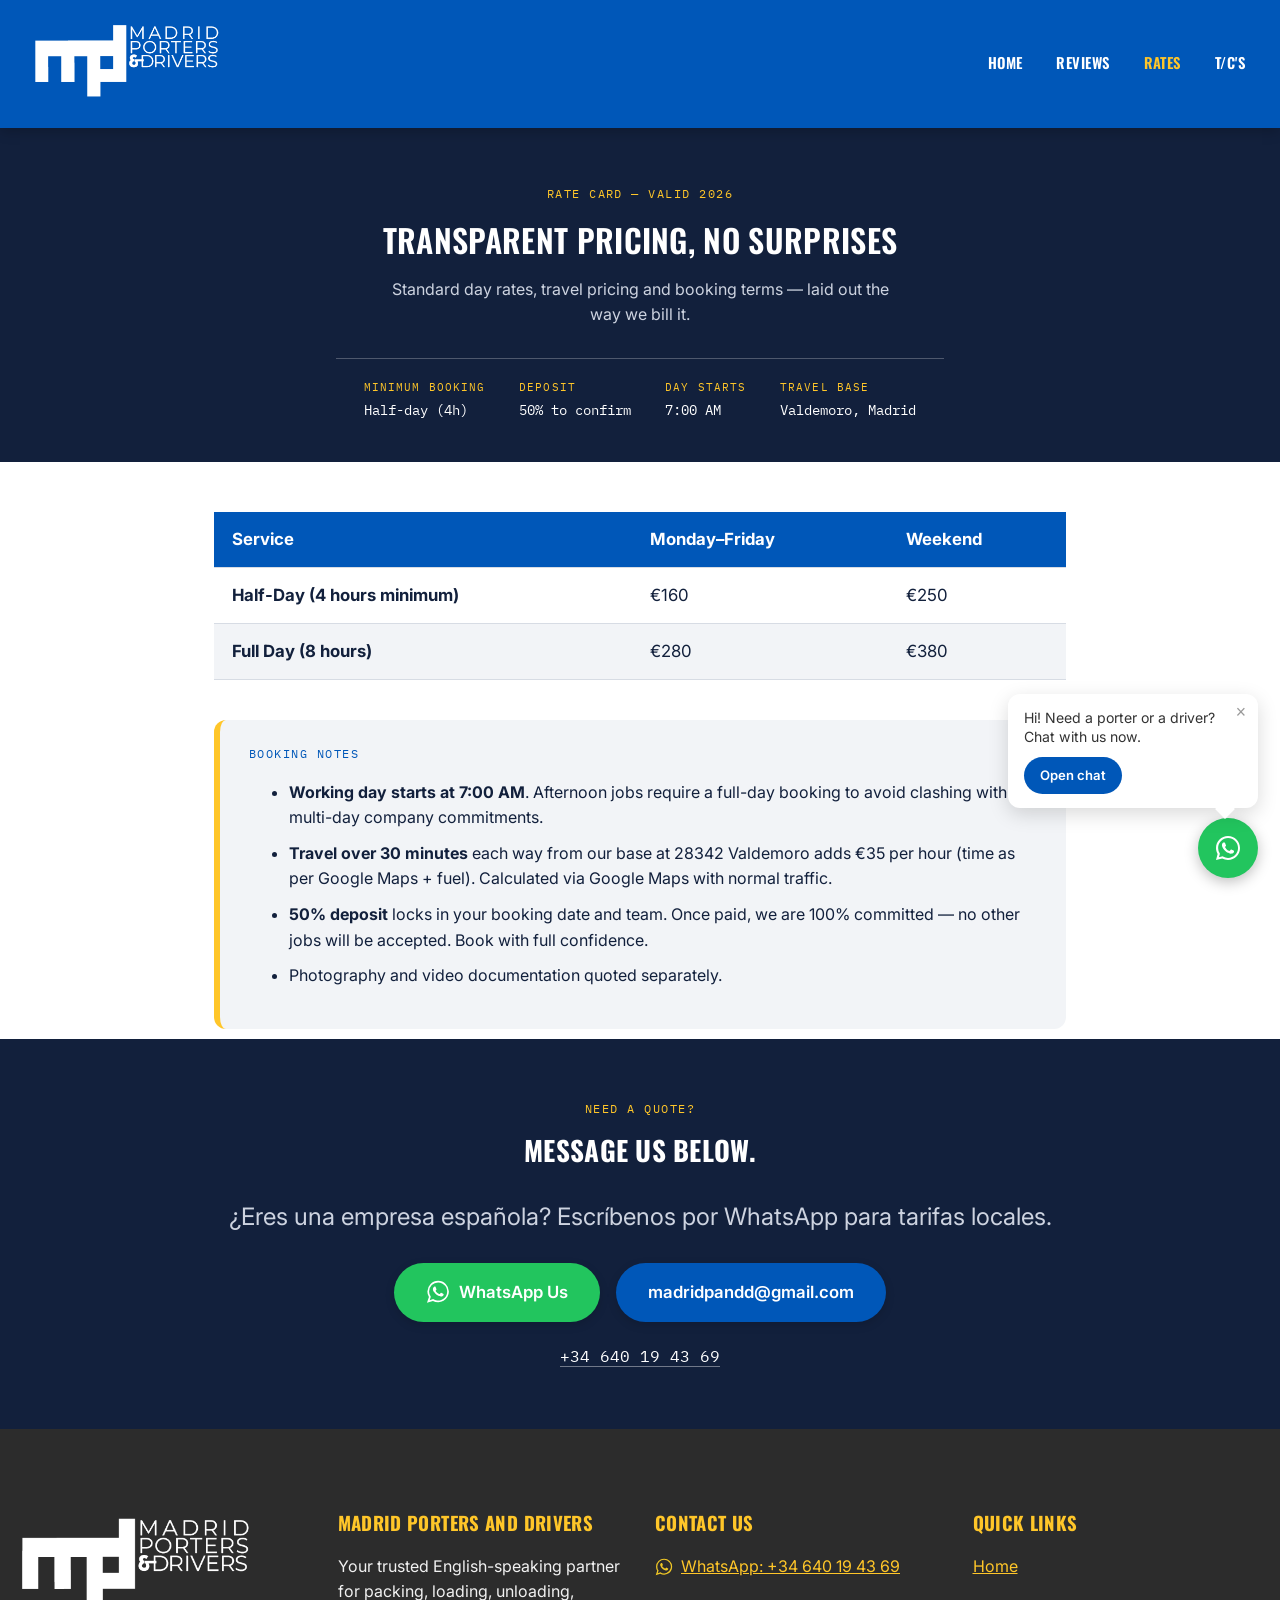
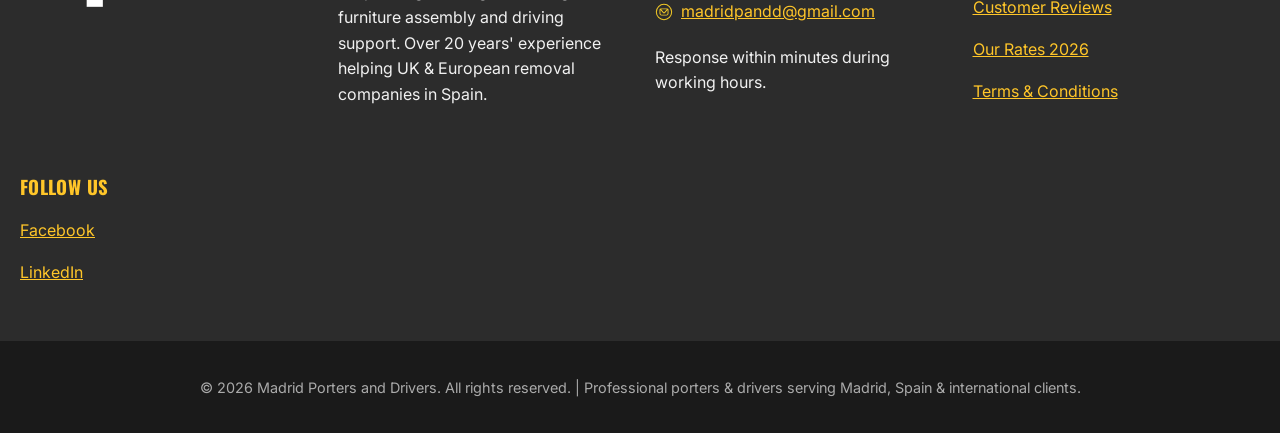
==== commit 72af109c: "updated weekend rates" ====
--- a/rates.html
+++ b/rates.html
@@ -89,12 +89,12 @@
                         <tr>
                             <th scope="row"><strong>Half-Day</strong> (4 hours minimum)</th>
                             <td>&euro;160</td>
-                            <td>&euro;200</td>
+                            <td>&euro;250</td>
                         </tr>
                         <tr>
                             <th scope="row"><strong>Full Day</strong> (8 hours)</th>
                             <td>&euro;280</td>
-                            <td>&euro;300</td>
+                            <td>&euro;380</td>
                         </tr>
                     </tbody>
                 </table>
